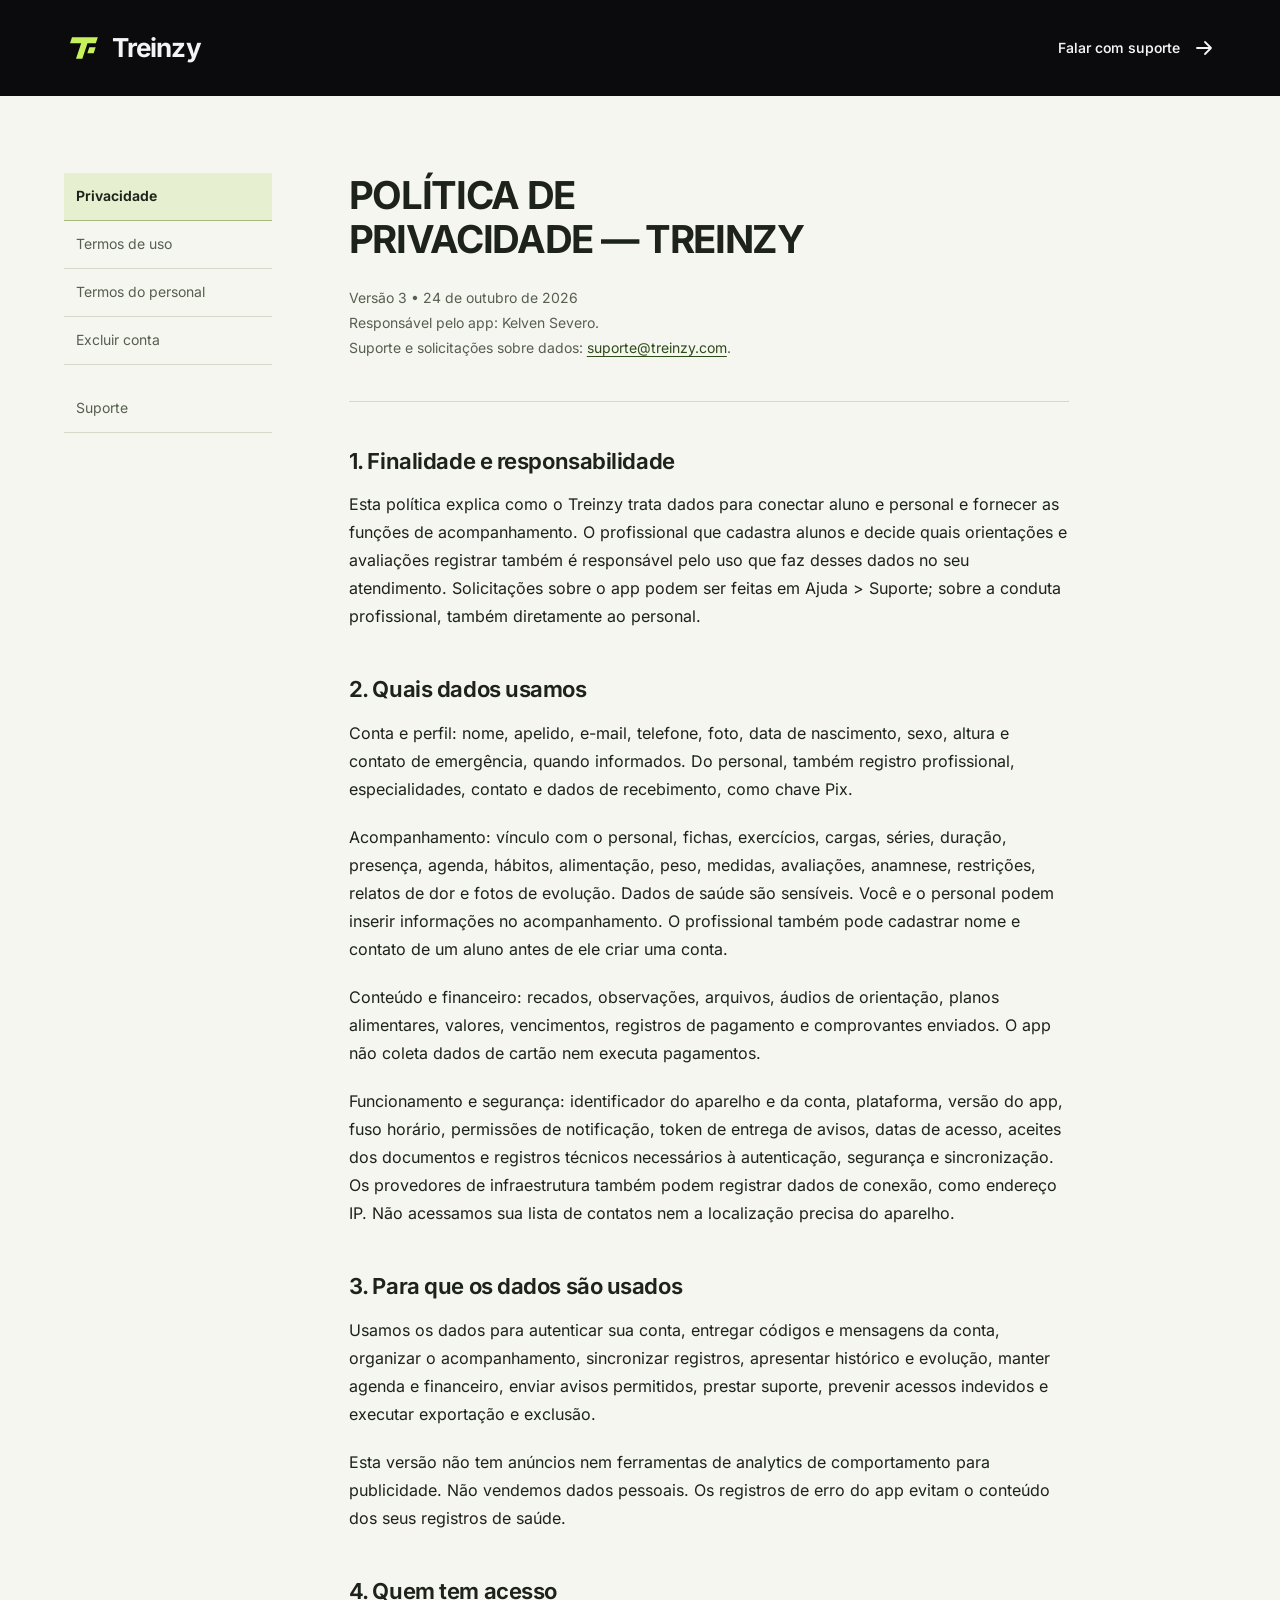
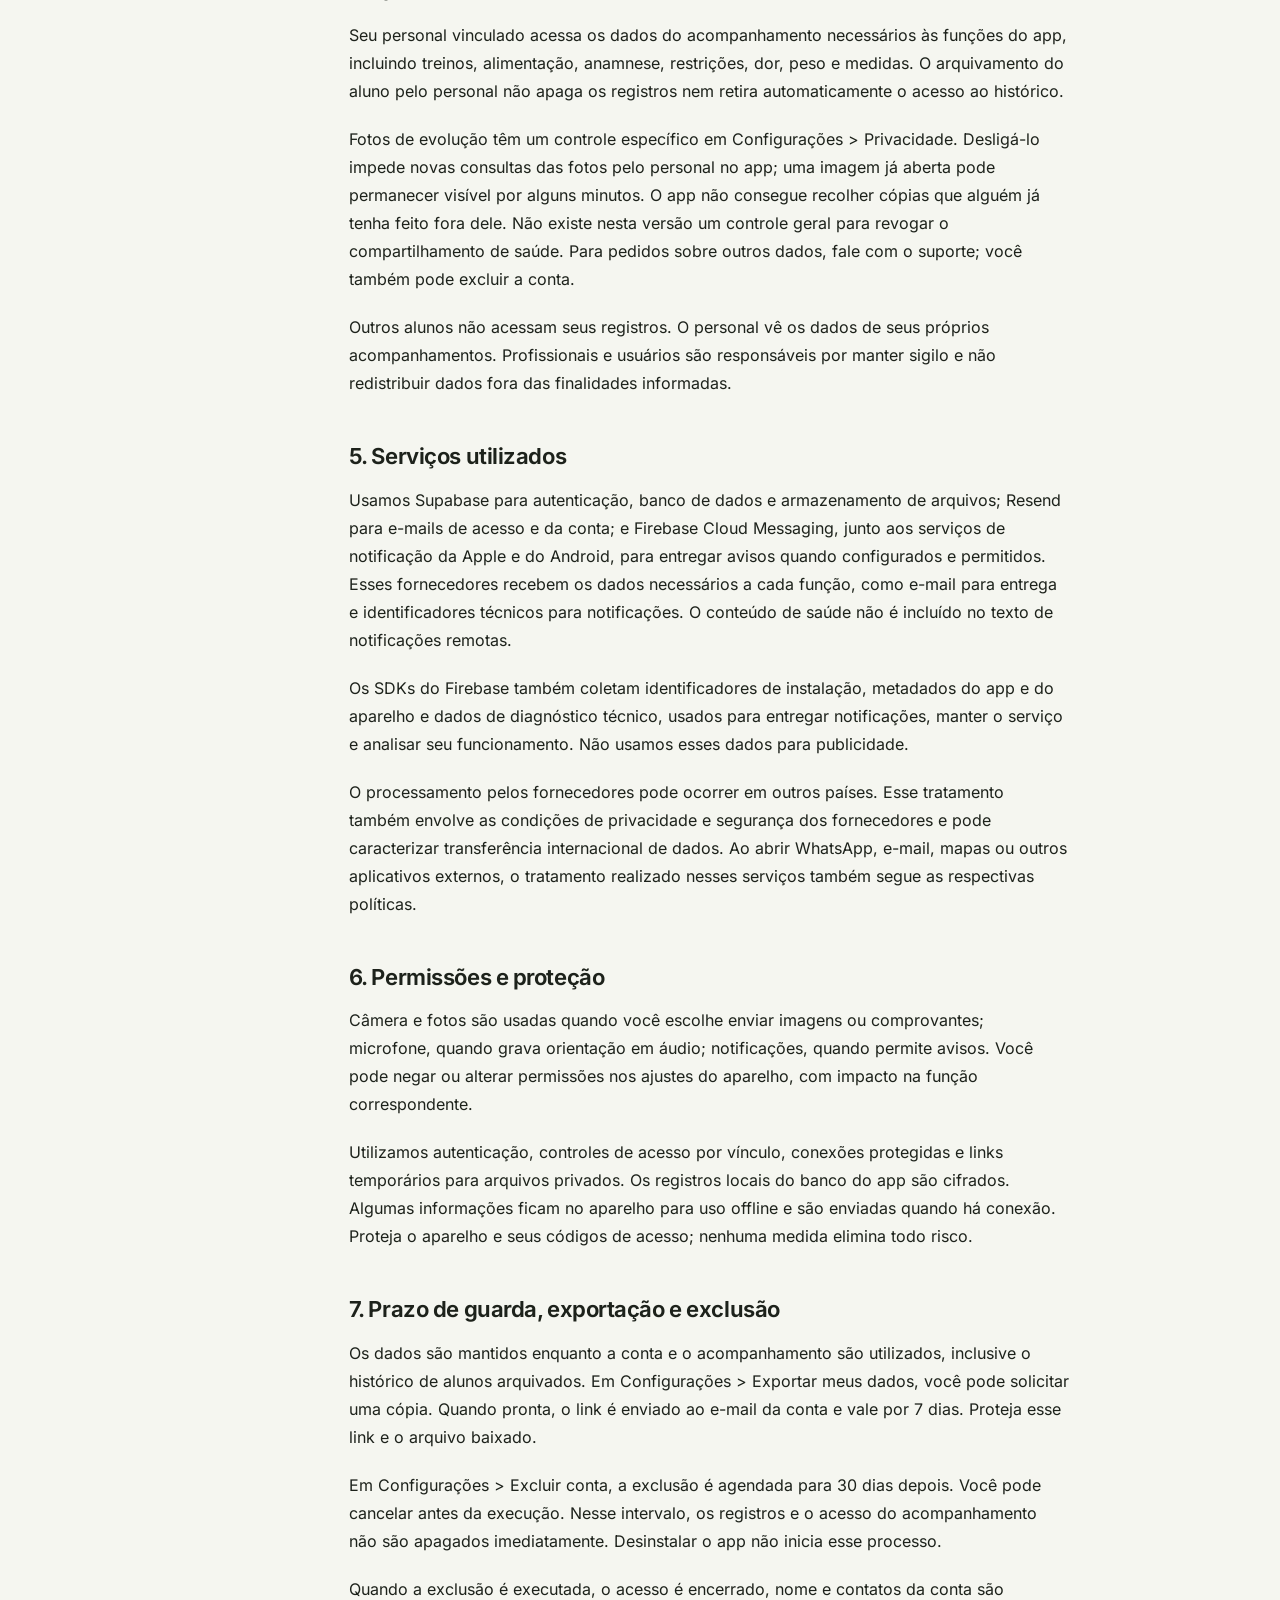
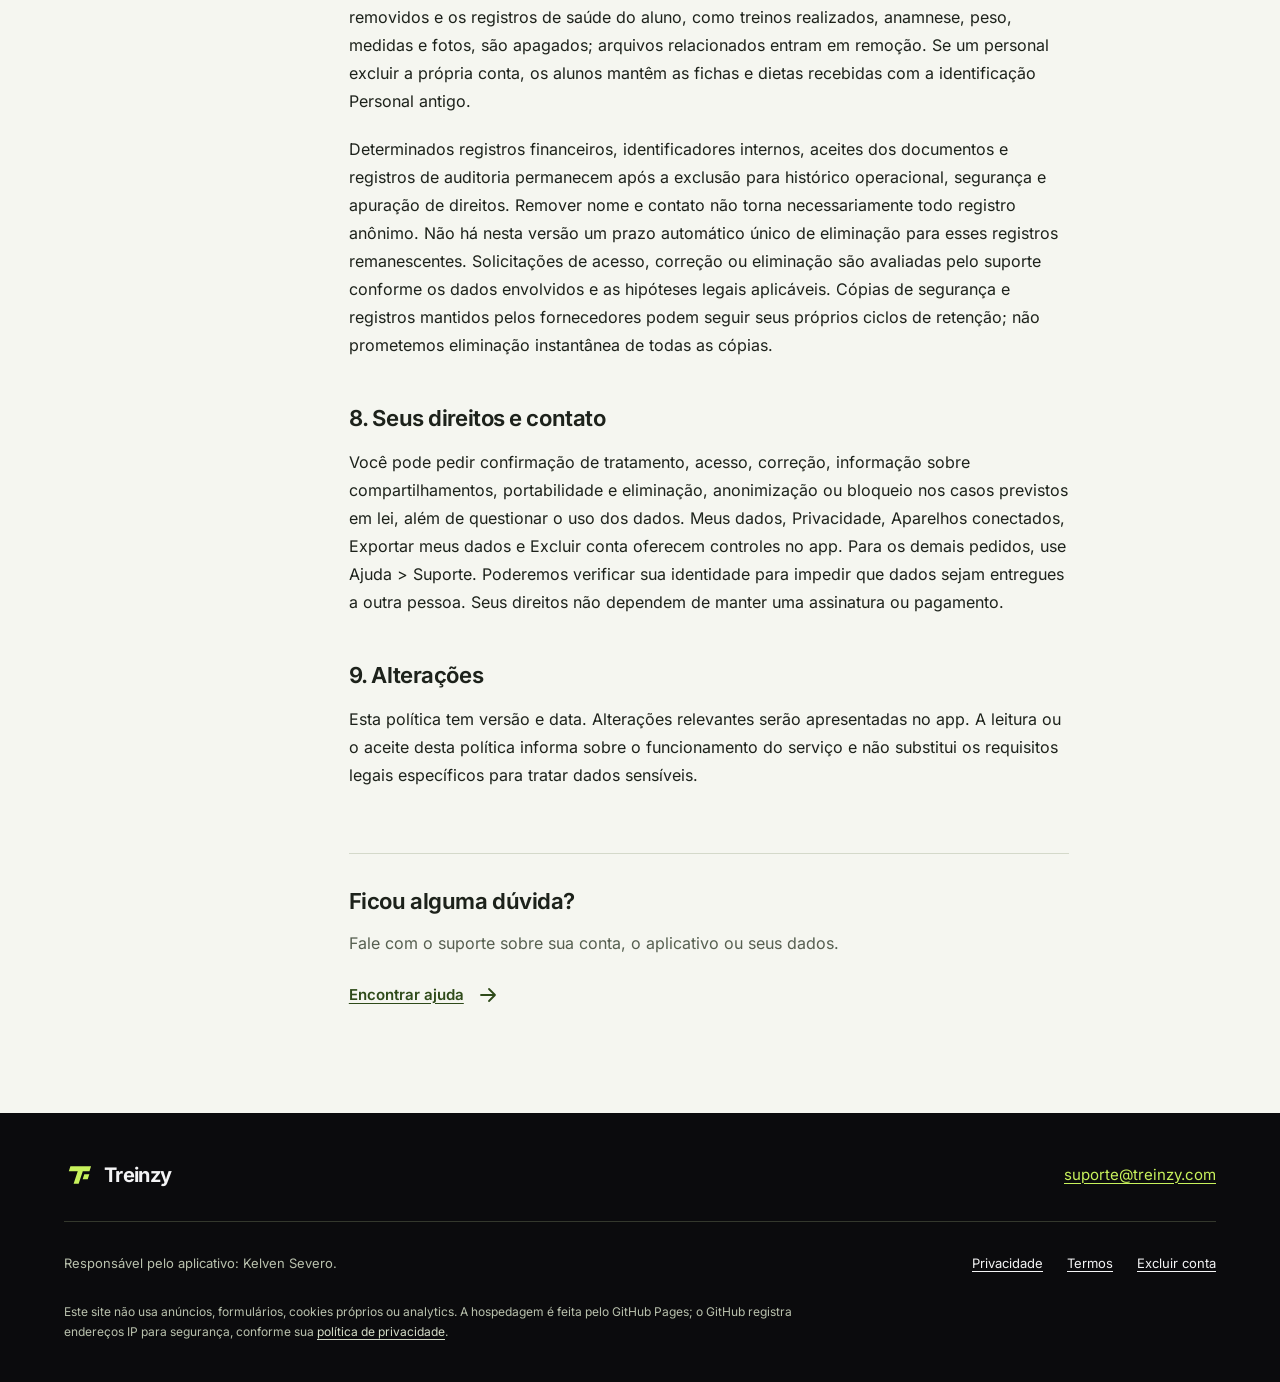
==== privacidade/index.html @ 8d0215c3 "site: separar documentos e suporte em páginas Treinzy" ====
<!doctype html>
<html lang="pt-BR">
<head>
<meta charset="utf-8">
<meta name="viewport" content="width=device-width, initial-scale=1">
<meta name="description" content="Conheça os dados usados pelo Treinzy, o compartilhamento, a proteção e seus direitos.">
<meta name="referrer" content="no-referrer">
<meta name="theme-color" content="#0B0B0D">

<link rel="canonical" href="https://treinzy.com/privacidade/">
<link rel="icon" href="/icon.svg" type="image/svg+xml">
<link rel="preload" href="/assets/inter-latin.woff2" as="font" type="font/woff2" crossorigin>
<link rel="stylesheet" href="/styles.css">
<title>Política de privacidade — Treinzy</title>

</head>
<body>
<a class="skip-link" href="#conteudo">Ir para o conteúdo</a>
<header class="site-header"><div class="header-inner"><a class="brand" href="/" aria-label="Treinzy, início"><img src="/icon.svg" width="40" height="40" alt=""><span>Treinzy</span></a><a class="header-support" href="/suporte/">Falar com suporte<svg class="arrow" viewBox="0 0 24 24" width="24" height="24" aria-hidden="true"><path d="M5 12h14m-6-6 6 6-6 6" fill="none" stroke="currentColor" stroke-width="1.8" stroke-linecap="round" stroke-linejoin="round"/></svg></a></div></header>
<main id="conteudo" class="page-layout"><aside class="page-nav"><nav aria-label="Documentos e ajuda"><a href="/privacidade/" aria-current="page">Privacidade</a><a href="/termos/">Termos de uso</a><a href="/termos-personal/">Termos do personal</a><a href="/excluir-conta/">Excluir conta</a><a href="/suporte/">Suporte</a></nav></aside><div class="page-content"><article class="document" data-document="documentoPrivacidade"><h1>POLÍTICA DE PRIVACIDADE — TREINZY</h1>
<p class="document-meta">Versão 3 • 24 de outubro de 2026
Responsável pelo app: Kelven Severo.
Suporte e solicitações sobre dados: <a href="mailto:suporte@treinzy.com">suporte@treinzy.com</a>.</p>

<h2 id="secao-1">1. Finalidade e responsabilidade</h2>
<p>Esta política explica como o Treinzy trata dados para conectar aluno e personal e fornecer as funções de acompanhamento. O profissional que cadastra alunos e decide quais orientações e avaliações registrar também é responsável pelo uso que faz desses dados no seu atendimento. Solicitações sobre o app podem ser feitas em Ajuda &gt; Suporte; sobre a conduta profissional, também diretamente ao personal.</p>

<h2 id="secao-2">2. Quais dados usamos</h2>
<p>Conta e perfil: nome, apelido, e-mail, telefone, foto, data de nascimento, sexo, altura e contato de emergência, quando informados. Do personal, também registro profissional, especialidades, contato e dados de recebimento, como chave Pix.</p>

<p>Acompanhamento: vínculo com o personal, fichas, exercícios, cargas, séries, duração, presença, agenda, hábitos, alimentação, peso, medidas, avaliações, anamnese, restrições, relatos de dor e fotos de evolução. Dados de saúde são sensíveis. Você e o personal podem inserir informações no acompanhamento. O profissional também pode cadastrar nome e contato de um aluno antes de ele criar uma conta.</p>

<p>Conteúdo e financeiro: recados, observações, arquivos, áudios de orientação, planos alimentares, valores, vencimentos, registros de pagamento e comprovantes enviados. O app não coleta dados de cartão nem executa pagamentos.</p>

<p>Funcionamento e segurança: identificador do aparelho e da conta, plataforma, versão do app, fuso horário, permissões de notificação, token de entrega de avisos, datas de acesso, aceites dos documentos e registros técnicos necessários à autenticação, segurança e sincronização. Os provedores de infraestrutura também podem registrar dados de conexão, como endereço IP. Não acessamos sua lista de contatos nem a localização precisa do aparelho.</p>

<h2 id="secao-3">3. Para que os dados são usados</h2>
<p>Usamos os dados para autenticar sua conta, entregar códigos e mensagens da conta, organizar o acompanhamento, sincronizar registros, apresentar histórico e evolução, manter agenda e financeiro, enviar avisos permitidos, prestar suporte, prevenir acessos indevidos e executar exportação e exclusão.</p>

<p>Esta versão não tem anúncios nem ferramentas de analytics de comportamento para publicidade. Não vendemos dados pessoais. Os registros de erro do app evitam o conteúdo dos seus registros de saúde.</p>

<h2 id="secao-4">4. Quem tem acesso</h2>
<p>Seu personal vinculado acessa os dados do acompanhamento necessários às funções do app, incluindo treinos, alimentação, anamnese, restrições, dor, peso e medidas. O arquivamento do aluno pelo personal não apaga os registros nem retira automaticamente o acesso ao histórico.</p>

<p>Fotos de evolução têm um controle específico em Configurações &gt; Privacidade. Desligá-lo impede novas consultas das fotos pelo personal no app; uma imagem já aberta pode permanecer visível por alguns minutos. O app não consegue recolher cópias que alguém já tenha feito fora dele. Não existe nesta versão um controle geral para revogar o compartilhamento de saúde. Para pedidos sobre outros dados, fale com o suporte; você também pode excluir a conta.</p>

<p>Outros alunos não acessam seus registros. O personal vê os dados de seus próprios acompanhamentos. Profissionais e usuários são responsáveis por manter sigilo e não redistribuir dados fora das finalidades informadas.</p>

<h2 id="secao-5">5. Serviços utilizados</h2>
<p>Usamos Supabase para autenticação, banco de dados e armazenamento de arquivos; Resend para e-mails de acesso e da conta; e Firebase Cloud Messaging, junto aos serviços de notificação da Apple e do Android, para entregar avisos quando configurados e permitidos. Esses fornecedores recebem os dados necessários a cada função, como e-mail para entrega e identificadores técnicos para notificações. O conteúdo de saúde não é incluído no texto de notificações remotas.</p>

<p>Os SDKs do Firebase também coletam identificadores de instalação, metadados do app e do aparelho e dados de diagnóstico técnico, usados para entregar notificações, manter o serviço e analisar seu funcionamento. Não usamos esses dados para publicidade.</p>

<p>O processamento pelos fornecedores pode ocorrer em outros países. Esse tratamento também envolve as condições de privacidade e segurança dos fornecedores e pode caracterizar transferência internacional de dados. Ao abrir WhatsApp, e-mail, mapas ou outros aplicativos externos, o tratamento realizado nesses serviços também segue as respectivas políticas.</p>

<h2 id="secao-6">6. Permissões e proteção</h2>
<p>Câmera e fotos são usadas quando você escolhe enviar imagens ou comprovantes; microfone, quando grava orientação em áudio; notificações, quando permite avisos. Você pode negar ou alterar permissões nos ajustes do aparelho, com impacto na função correspondente.</p>

<p>Utilizamos autenticação, controles de acesso por vínculo, conexões protegidas e links temporários para arquivos privados. Os registros locais do banco do app são cifrados. Algumas informações ficam no aparelho para uso offline e são enviadas quando há conexão. Proteja o aparelho e seus códigos de acesso; nenhuma medida elimina todo risco.</p>

<h2 id="secao-7">7. Prazo de guarda, exportação e exclusão</h2>
<p>Os dados são mantidos enquanto a conta e o acompanhamento são utilizados, inclusive o histórico de alunos arquivados. Em Configurações &gt; Exportar meus dados, você pode solicitar uma cópia. Quando pronta, o link é enviado ao e-mail da conta e vale por 7 dias. Proteja esse link e o arquivo baixado.</p>

<p>Em Configurações &gt; Excluir conta, a exclusão é agendada para 30 dias depois. Você pode cancelar antes da execução. Nesse intervalo, os registros e o acesso do acompanhamento não são apagados imediatamente. Desinstalar o app não inicia esse processo.</p>

<p>Quando a exclusão é executada, o acesso é encerrado, nome e contatos da conta são removidos e os registros de saúde do aluno, como treinos realizados, anamnese, peso, medidas e fotos, são apagados; arquivos relacionados entram em remoção. Se um personal excluir a própria conta, os alunos mantêm as fichas e dietas recebidas com a identificação Personal antigo.</p>

<p>Determinados registros financeiros, identificadores internos, aceites dos documentos e registros de auditoria permanecem após a exclusão para histórico operacional, segurança e apuração de direitos. Remover nome e contato não torna necessariamente todo registro anônimo. Não há nesta versão um prazo automático único de eliminação para esses registros remanescentes. Solicitações de acesso, correção ou eliminação são avaliadas pelo suporte conforme os dados envolvidos e as hipóteses legais aplicáveis. Cópias de segurança e registros mantidos pelos fornecedores podem seguir seus próprios ciclos de retenção; não prometemos eliminação instantânea de todas as cópias.</p>

<h2 id="secao-8">8. Seus direitos e contato</h2>
<p>Você pode pedir confirmação de tratamento, acesso, correção, informação sobre compartilhamentos, portabilidade e eliminação, anonimização ou bloqueio nos casos previstos em lei, além de questionar o uso dos dados. Meus dados, Privacidade, Aparelhos conectados, Exportar meus dados e Excluir conta oferecem controles no app. Para os demais pedidos, use Ajuda &gt; Suporte. Poderemos verificar sua identidade para impedir que dados sejam entregues a outra pessoa. Seus direitos não dependem de manter uma assinatura ou pagamento.</p>

<h2 id="secao-9">9. Alterações</h2>
<p>Esta política tem versão e data. Alterações relevantes serão apresentadas no app. A leitura ou o aceite desta política informa sobre o funcionamento do serviço e não substitui os requisitos legais específicos para tratar dados sensíveis.</p></article><section class="reading-help" aria-labelledby="precisa-ajuda"><h2 id="precisa-ajuda">Ficou alguma dúvida?</h2><p>Fale com o suporte sobre sua conta, o aplicativo ou seus dados.</p><a class="text-link" href="/suporte/">Encontrar ajuda<svg class="arrow" viewBox="0 0 24 24" width="24" height="24" aria-hidden="true"><path d="M5 12h14m-6-6 6 6-6 6" fill="none" stroke="currentColor" stroke-width="1.8" stroke-linecap="round" stroke-linejoin="round"/></svg></a></section></div></main>
<footer class="site-footer"><div class="footer-inner"><div class="footer-top"><a class="brand" href="/" aria-label="Treinzy, início"><img src="/icon.svg" width="32" height="32" alt=""><span>Treinzy</span></a><a class="footer-email" href="mailto:suporte@treinzy.com">suporte@treinzy.com</a></div><div class="footer-bottom"><p>Responsável pelo aplicativo: Kelven Severo.</p><nav aria-label="Links do rodapé"><a href="/privacidade/">Privacidade</a><a href="/termos/">Termos</a><a href="/excluir-conta/">Excluir conta</a></nav></div><p class="hosting">Este site não usa anúncios, formulários, cookies próprios ou analytics. A hospedagem é feita pelo GitHub Pages; o GitHub registra endereços IP para segurança, conforme sua <a href="https://docs.github.com/en/site-policy/privacy-policies/github-general-privacy-statement">política de privacidade</a>.</p></div></footer>
</body>
</html>
---- styles.css ----
@font-face {
  font-family: Inter;
  font-style: normal;
  font-weight: 400 800;
  font-display: swap;
  src: url('/assets/inter-latin.woff2') format('woff2');
}
:root {
  color-scheme: light;
  --ink: #1d221b;
  --muted: #565f50;
  --paper: #f5f6f0;
  --line: #d4d9ca;
  --graphite: #0b0b0d;
  --on-dark: #f4f4f5;
  --lime: #c8f25c;
  --action: #2e4a19;
  --focus: #49621d;
  font-family: Inter, sans-serif;
  font-synthesis: none;
  color: var(--ink);
  background: var(--paper);
  text-rendering: optimizeLegibility;
  -webkit-font-smoothing: antialiased;
  scrollbar-color: #7e8a70 var(--paper);
}
* { box-sizing: border-box; }
html { scroll-behavior: smooth; scroll-padding-top: 2rem; }
body { margin: 0; font-size: 1rem; line-height: 1.75; }
::selection { color: var(--graphite); background: var(--lime); }
a { color: var(--action); text-underline-offset: .22em; text-decoration-thickness: .07em; overflow-wrap: anywhere; }
a:hover { text-decoration-thickness: .13em; }
a:focus-visible, summary:focus-visible { outline: 3px solid var(--focus); outline-offset: 5px; border-radius: 3px; }
img { display: block; max-width: 100%; }
svg { flex: none; }
h1, h2, h3, p { margin: 0; }
h1, h2, h3 { text-wrap: balance; }
h1 { font-size: clamp(2rem, 4vw, 3.25rem); font-weight: 700; line-height: 1.15; letter-spacing: -.035em; }
h2 { font-size: 1.375rem; font-weight: 650; line-height: 1.4; letter-spacing: -.02em; }
p + p { margin-top: 1.25rem; }
strong { font-weight: 650; }
.arrow { transition: transform 180ms ease-out; }
.skip-link { position: absolute; z-index: 2; left: 1rem; top: 1rem; padding: .75rem 1rem; color: var(--graphite); background: var(--lime); transform: translateY(-180%); }
.skip-link:focus { transform: translateY(0); }
.site-header { background: var(--graphite); color: var(--on-dark); }
.header-inner, .footer-inner { max-width: 80rem; margin-inline: auto; padding-inline: clamp(1.25rem, 5vw, 4rem); }
.header-inner { min-height: 6rem; display: flex; align-items: center; justify-content: space-between; gap: 1.5rem; }
.brand { display: inline-flex; min-height: 44px; align-items: center; gap: .5rem; color: var(--on-dark); font-size: 1.625rem; font-weight: 700; line-height: 1; letter-spacing: -.035em; text-decoration: none; }
.brand img { flex: none; }
.header-support { display: inline-flex; min-height: 44px; align-items: center; gap: .75rem; color: var(--on-dark); font-size: .875rem; font-weight: 550; text-decoration: none; }
.header-support:hover .arrow { transform: translateX(3px); }
.site-header a:focus-visible, .site-footer a:focus-visible, .portal-intro a:focus-visible { outline-color: var(--lime); }
.page-layout { max-width: 80rem; margin: 0 auto; display: grid; grid-template-columns: 13rem minmax(0, 1fr); gap: clamp(3rem, 6vw, 6rem); padding: clamp(3rem, 6vw, 5rem) clamp(1.25rem, 5vw, 4rem) 6rem; }
.page-nav { align-self: start; position: sticky; top: 2rem; }
.page-nav nav { display: flex; flex-direction: column; }
.page-nav a { display: flex; align-items: center; min-height: 48px; padding: .625rem .75rem; color: var(--muted); font-size: .875rem; text-decoration: none; border-bottom: 1px solid var(--line); }
.page-nav a:hover { color: var(--ink); background: #e9eddf; }
.page-nav a[aria-current='page'] { color: var(--ink); background: #e6efcf; font-weight: 650; border-color: #a6ba7d; }
.page-nav a:last-child { margin-top: 1.25rem; }
.page-content { min-width: 0; max-width: 72ch; }
.document h1 { max-width: 24ch; font-size: clamp(1.875rem, 3vw, 2.875rem); }
.document-meta { margin-top: 1.5rem; padding-bottom: 2.5rem; border-bottom: 1px solid var(--line); color: var(--muted); font-size: .875rem; line-height: 1.8; white-space: pre-line; }
.document h2 { margin-top: 2.75rem; margin-bottom: .875rem; scroll-margin-top: 2rem; }
.document p:not(.document-meta) { max-width: 72ch; }
.document h2 + p { margin-top: 0; }
.reading-help { margin-top: 4rem; border-top: 1px solid var(--line); padding-top: 2rem; }
.reading-help p { margin-top: .75rem; color: var(--muted); }
.text-link { display: inline-flex; min-height: 44px; align-items: center; gap: .75rem; font-size: .9375rem; font-weight: 600; }
.reading-help .text-link { margin-top: 1rem; }
.support-document h1 { max-width: 18ch; }
.lead { font-size: 1.1875rem; line-height: 1.65; color: var(--muted); margin-top: 1.5rem; max-width: 50ch; }
.support-document h2 { margin-top: 3rem; margin-bottom: 1rem; }
.button { display: inline-flex; min-height: 52px; padding: .875rem 1.25rem; align-items: center; justify-content: space-between; gap: 1.5rem; background: var(--graphite); color: var(--lime); border-radius: 8px; font-size: .9375rem; font-weight: 650; line-height: 1.4; text-decoration: none; transition: background 180ms ease-out; }
.button:hover { background: #282e20; }
.button:hover .arrow { transform: translateX(3px); }
.support-document > .button { margin-top: 2rem; }
.direct-contact { font-size: .875rem; color: var(--muted); margin-top: 1rem; }
.steps { padding-left: 1.25rem; margin: 0; }
.steps li { padding-left: .5rem; margin-top: .75rem; }
.steps li::marker { color: var(--action); font-weight: 650; }
.note { margin-top: 1.5rem; padding: 1.25rem 1.5rem; border-radius: 8px; color: #3f4f2a; background: #e9eeda; font-size: .9375rem; }
.support-links { border-top: 1px solid var(--line); }
.support-links > a { display: flex; align-items: center; justify-content: space-between; gap: 1.5rem; padding: 1.5rem 0; border-bottom: 1px solid var(--line); text-decoration: none; }
.support-links strong { display: block; font-size: 1rem; }
.support-links span span { display: block; margin-top: .375rem; font-size: .875rem; line-height: 1.6; color: var(--muted); }
.support-links a:hover strong { text-decoration: underline; text-underline-offset: .22em; }
.responsible { margin-top: 2rem; color: var(--muted); font-size: .875rem; }
.portal-intro { background: var(--graphite); color: var(--on-dark); padding: clamp(3rem, 7vw, 6rem) clamp(1.25rem, 5vw, 4rem) clamp(4rem, 8vw, 7rem); }
.portal-inner { max-width: 72rem; margin: 0 auto; animation: arrive 420ms cubic-bezier(.16, 1, .3, 1); }
.portal-intro h1 { max-width: 18ch; font-size: clamp(2.75rem, 6.5vw, 5.5rem); line-height: 1.04; letter-spacing: -.04em; }
.portal-intro p { max-width: 40ch; margin-top: 1.75rem; color: #c0c6b4; font-size: 1.125rem; line-height: 1.65; }
.portal-actions { display: flex; align-items: center; flex-wrap: wrap; gap: 1.5rem 2rem; margin-top: 2.25rem; }
.portal-actions .button { background: var(--lime); color: var(--graphite); }
.portal-actions .button:hover { background: #d5fa80; }
.quiet-link { display: inline-flex; align-items: center; min-height: 44px; font-size: .875rem; color: var(--on-dark); }
.portal-directory { max-width: 80rem; padding: clamp(3rem, 6vw, 5rem) clamp(1.25rem, 5vw, 4rem) clamp(4rem, 7vw, 6rem); margin: 0 auto; display: grid; grid-template-columns: minmax(0, .85fr) minmax(0, 1.15fr); gap: 5rem; }
.directory-heading h2 { font-size: clamp(1.75rem, 3vw, 2.5rem); line-height: 1.15; letter-spacing: -.035em; }
.directory-heading p { max-width: 30ch; color: var(--muted); margin-top: 1.25rem; font-size: .9375rem; }
.directory-list { border-top: 1px solid var(--line); }
.directory-link { display: flex; justify-content: space-between; align-items: center; gap: 2rem; padding-block: 1.5rem; text-decoration: none; border-bottom: 1px solid var(--line); }
.directory-link strong { display: block; color: var(--ink); font-size: 1.1875rem; font-weight: 650; letter-spacing: -.02em; }
.directory-link span span { display: block; color: var(--muted); font-size: .875rem; line-height: 1.6; margin-top: .4rem; }
.directory-link:hover strong { text-decoration: underline; text-underline-offset: .22em; }
.directory-link:hover .arrow { transform: translateX(3px); }
.site-footer { padding-block: 2.5rem; background: var(--graphite); color: #b9c1ad; font-size: .8125rem; }
.footer-top, .footer-bottom { display: flex; flex-wrap: wrap; align-items: center; justify-content: space-between; gap: 1rem 2rem; }
.footer-top { padding-bottom: 1.5rem; border-bottom: 1px solid #34382d; }
.footer-top .brand { font-size: 1.25rem; }
.footer-email { display: inline-flex; min-height: 44px; align-items: center; font-size: .9375rem; color: var(--lime); }
.footer-bottom { padding-top: 1.25rem; }
.footer-bottom nav { display: flex; flex-wrap: wrap; gap: .5rem 1.5rem; }
.footer-bottom nav a { display: inline-flex; min-height: 44px; align-items: center; color: var(--on-dark); }
.hosting { max-width: 95ch; margin-top: 1rem; font-size: .75rem; line-height: 1.7; }
.hosting a { color: #d4dcc8; }
.not-found { max-width: 72rem; margin: 0 auto; padding: 5rem clamp(1.25rem, 5vw, 4rem) 6rem; }
.not-found p { margin-top: 1.5rem; max-width: 44ch; color: var(--muted); }
.not-found .button { margin-top: 2rem; margin-right: 1.5rem; }
@keyframes arrive { from { transform: translateY(8px); opacity: .96; } to { transform: translateY(0); opacity: 1; } }
@media (max-width: 800px) {
  .header-inner { min-height: 5rem; }
  .page-layout { grid-template-columns: minmax(0, 1fr); gap: 2.5rem; padding-top: 1.5rem; padding-bottom: 4rem; }
  .page-nav { position: static; }
  .page-nav nav { flex-direction: row; flex-wrap: wrap; gap: .25rem .75rem; }
  .page-nav a { padding-inline: .625rem; min-height: 44px; border-bottom-color: transparent; }
  .page-nav a:last-child { margin-top: 0; }
  .page-nav a[aria-current='page'] { border-bottom-color: #a6ba7d; }
  .document-meta { padding-bottom: 2rem; }
  .document h2 { margin-top: 2.25rem; }
  .portal-directory { grid-template-columns: minmax(0, 1fr); gap: 2.25rem; }
  .directory-heading p { max-width: 45ch; }
}
@media (max-width: 440px) {
  .brand { font-size: 1.375rem; }
  .brand img { width: 32px; height: 32px; }
  .header-support { gap: .375rem; font-size: .8125rem; }
  .header-support .arrow { width: 20px; height: 20px; }
  .portal-actions { align-items: flex-start; flex-direction: column; gap: .875rem; }
  .support-document > .button { width: 100%; gap: .75rem; }
  .note { padding: 1.125rem; }
  .footer-top, .footer-bottom { align-items: flex-start; flex-direction: column; gap: .75rem; }
}
@media (prefers-reduced-motion: reduce) {
  html { scroll-behavior: auto; }
  .portal-inner { animation: none; }
  .arrow, .button { transition: none; }
}
@media print {
  :root { color: black; background: white; }
  .site-header, .site-footer, .page-nav, .reading-help, .skip-link { display: none; }
  .page-layout { display: block; padding: 0; max-width: none; }
  .page-content { max-width: none; }
  .document h1 { font-size: 24pt; }
  .document h2 { break-after: avoid; }
  a { color: inherit; }
  .document-meta { border: 0; }
}
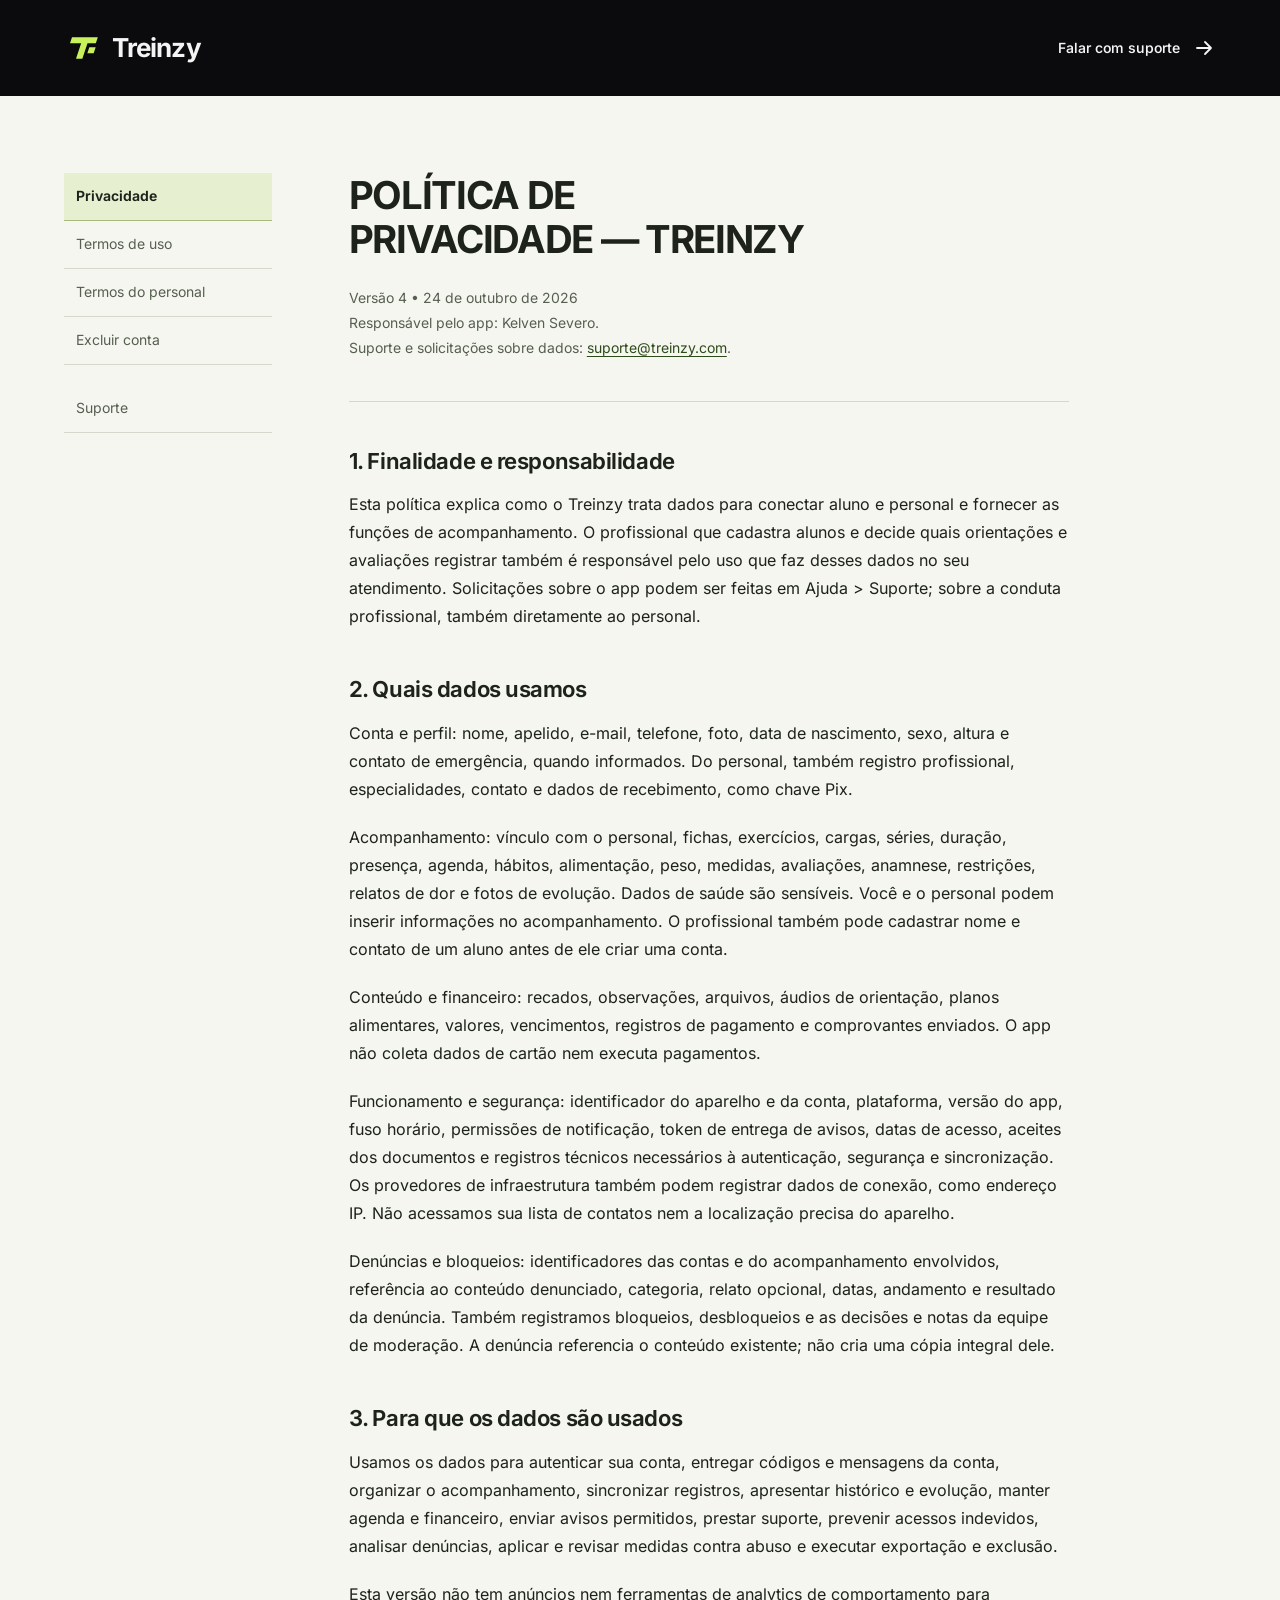
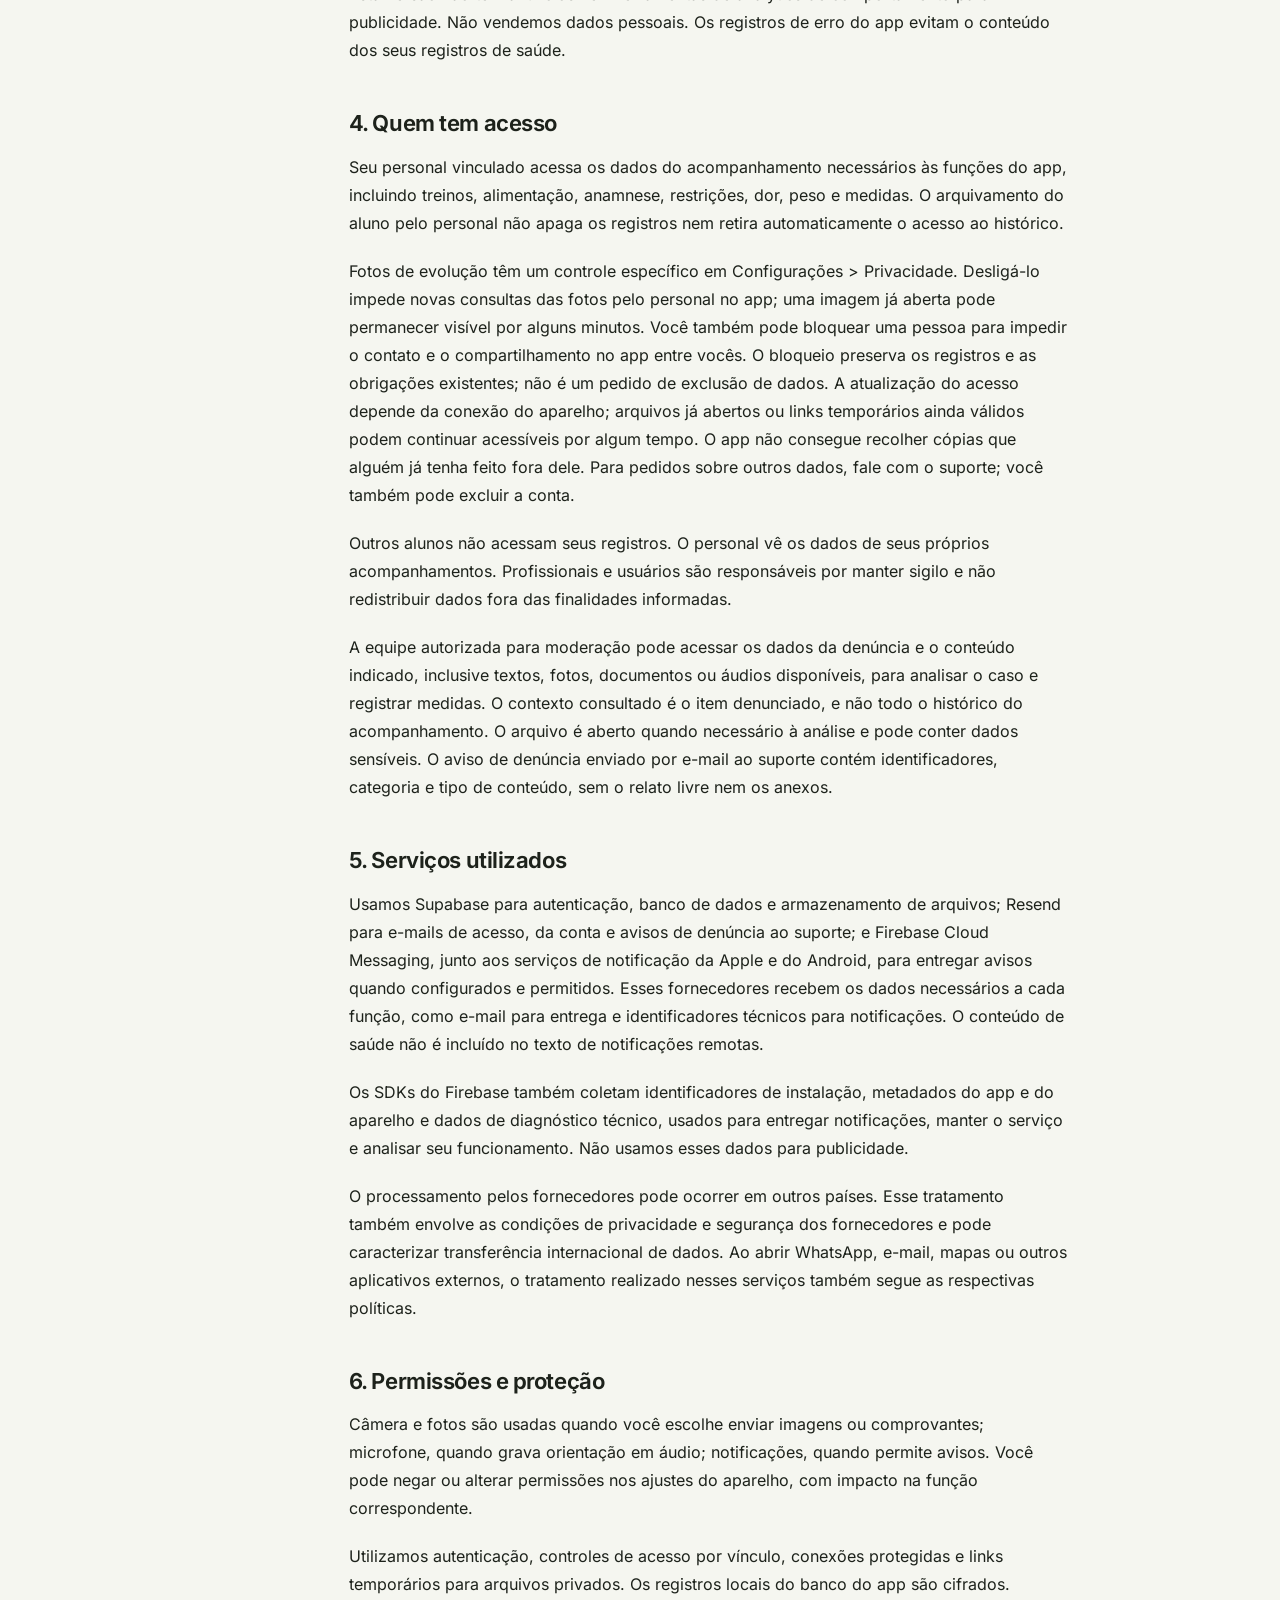
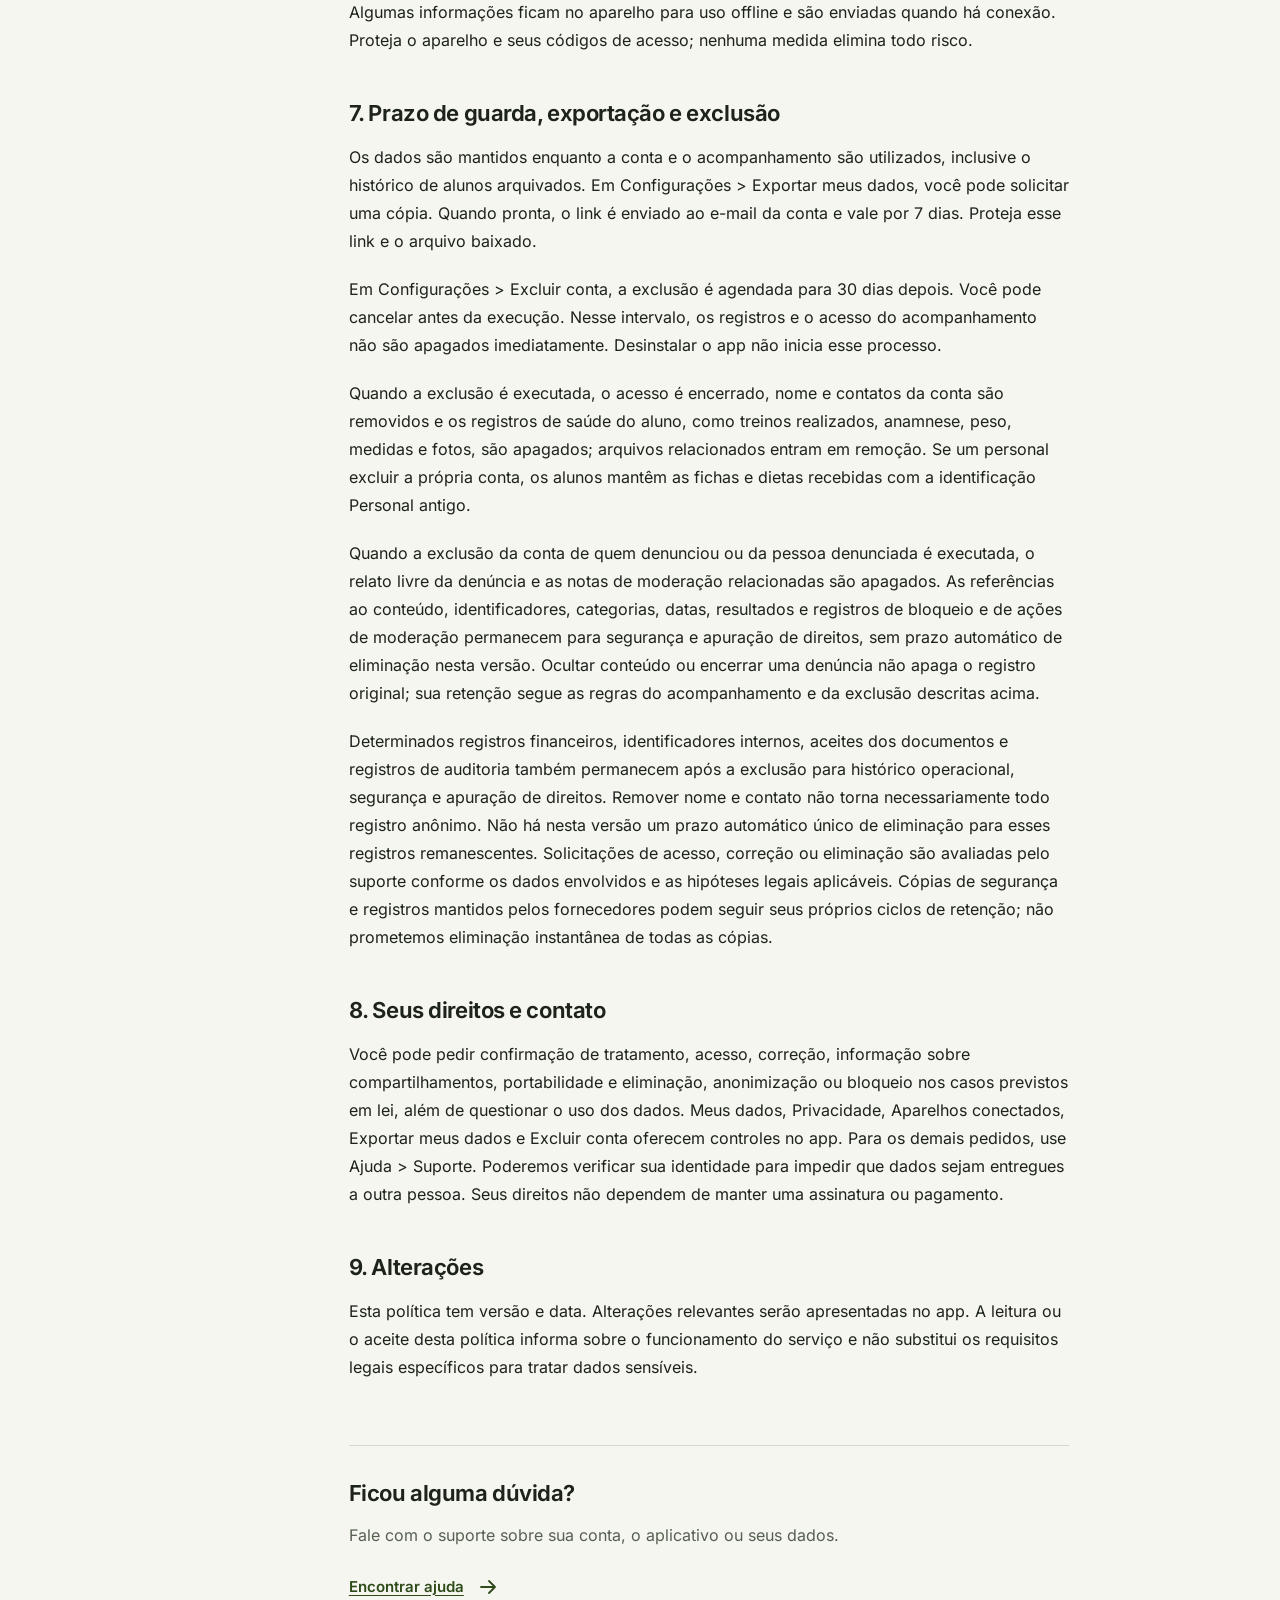
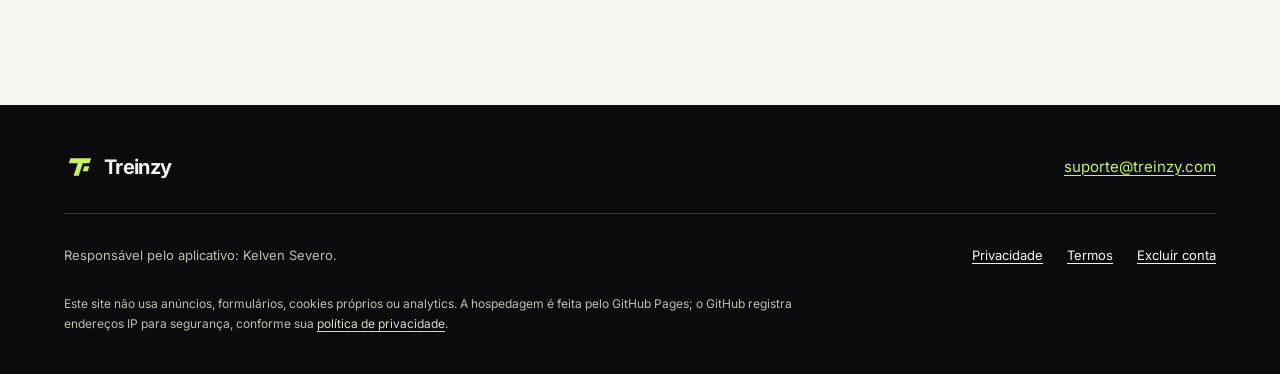
==== commit 9b0fced7: "Atualizar documentos v4 para denúncias e bloqueio" ====
--- a/privacidade/index.html
+++ b/privacidade/index.html
@@ -18,7 +18,7 @@
 <a class="skip-link" href="#conteudo">Ir para o conteúdo</a>
 <header class="site-header"><div class="header-inner"><a class="brand" href="/" aria-label="Treinzy, início"><img src="/icon.svg" width="40" height="40" alt=""><span>Treinzy</span></a><a class="header-support" href="/suporte/">Falar com suporte<svg class="arrow" viewBox="0 0 24 24" width="24" height="24" aria-hidden="true"><path d="M5 12h14m-6-6 6 6-6 6" fill="none" stroke="currentColor" stroke-width="1.8" stroke-linecap="round" stroke-linejoin="round"/></svg></a></div></header>
 <main id="conteudo" class="page-layout"><aside class="page-nav"><nav aria-label="Documentos e ajuda"><a href="/privacidade/" aria-current="page">Privacidade</a><a href="/termos/">Termos de uso</a><a href="/termos-personal/">Termos do personal</a><a href="/excluir-conta/">Excluir conta</a><a href="/suporte/">Suporte</a></nav></aside><div class="page-content"><article class="document" data-document="documentoPrivacidade"><h1>POLÍTICA DE PRIVACIDADE — TREINZY</h1>
-<p class="document-meta">Versão 3 • 24 de outubro de 2026
+<p class="document-meta">Versão 4 • 24 de outubro de 2026
 Responsável pelo app: Kelven Severo.
 Suporte e solicitações sobre dados: <a href="mailto:suporte@treinzy.com">suporte@treinzy.com</a>.</p>
 
@@ -34,20 +34,24 @@
 
 <p>Funcionamento e segurança: identificador do aparelho e da conta, plataforma, versão do app, fuso horário, permissões de notificação, token de entrega de avisos, datas de acesso, aceites dos documentos e registros técnicos necessários à autenticação, segurança e sincronização. Os provedores de infraestrutura também podem registrar dados de conexão, como endereço IP. Não acessamos sua lista de contatos nem a localização precisa do aparelho.</p>
 
+<p>Denúncias e bloqueios: identificadores das contas e do acompanhamento envolvidos, referência ao conteúdo denunciado, categoria, relato opcional, datas, andamento e resultado da denúncia. Também registramos bloqueios, desbloqueios e as decisões e notas da equipe de moderação. A denúncia referencia o conteúdo existente; não cria uma cópia integral dele.</p>
+
 <h2 id="secao-3">3. Para que os dados são usados</h2>
-<p>Usamos os dados para autenticar sua conta, entregar códigos e mensagens da conta, organizar o acompanhamento, sincronizar registros, apresentar histórico e evolução, manter agenda e financeiro, enviar avisos permitidos, prestar suporte, prevenir acessos indevidos e executar exportação e exclusão.</p>
+<p>Usamos os dados para autenticar sua conta, entregar códigos e mensagens da conta, organizar o acompanhamento, sincronizar registros, apresentar histórico e evolução, manter agenda e financeiro, enviar avisos permitidos, prestar suporte, prevenir acessos indevidos, analisar denúncias, aplicar e revisar medidas contra abuso e executar exportação e exclusão.</p>
 
 <p>Esta versão não tem anúncios nem ferramentas de analytics de comportamento para publicidade. Não vendemos dados pessoais. Os registros de erro do app evitam o conteúdo dos seus registros de saúde.</p>
 
 <h2 id="secao-4">4. Quem tem acesso</h2>
 <p>Seu personal vinculado acessa os dados do acompanhamento necessários às funções do app, incluindo treinos, alimentação, anamnese, restrições, dor, peso e medidas. O arquivamento do aluno pelo personal não apaga os registros nem retira automaticamente o acesso ao histórico.</p>
 
-<p>Fotos de evolução têm um controle específico em Configurações &gt; Privacidade. Desligá-lo impede novas consultas das fotos pelo personal no app; uma imagem já aberta pode permanecer visível por alguns minutos. O app não consegue recolher cópias que alguém já tenha feito fora dele. Não existe nesta versão um controle geral para revogar o compartilhamento de saúde. Para pedidos sobre outros dados, fale com o suporte; você também pode excluir a conta.</p>
+<p>Fotos de evolução têm um controle específico em Configurações &gt; Privacidade. Desligá-lo impede novas consultas das fotos pelo personal no app; uma imagem já aberta pode permanecer visível por alguns minutos. Você também pode bloquear uma pessoa para impedir o contato e o compartilhamento no app entre vocês. O bloqueio preserva os registros e as obrigações existentes; não é um pedido de exclusão de dados. A atualização do acesso depende da conexão do aparelho; arquivos já abertos ou links temporários ainda válidos podem continuar acessíveis por algum tempo. O app não consegue recolher cópias que alguém já tenha feito fora dele. Para pedidos sobre outros dados, fale com o suporte; você também pode excluir a conta.</p>
 
 <p>Outros alunos não acessam seus registros. O personal vê os dados de seus próprios acompanhamentos. Profissionais e usuários são responsáveis por manter sigilo e não redistribuir dados fora das finalidades informadas.</p>
 
+<p>A equipe autorizada para moderação pode acessar os dados da denúncia e o conteúdo indicado, inclusive textos, fotos, documentos ou áudios disponíveis, para analisar o caso e registrar medidas. O contexto consultado é o item denunciado, e não todo o histórico do acompanhamento. O arquivo é aberto quando necessário à análise e pode conter dados sensíveis. O aviso de denúncia enviado por e-mail ao suporte contém identificadores, categoria e tipo de conteúdo, sem o relato livre nem os anexos.</p>
+
 <h2 id="secao-5">5. Serviços utilizados</h2>
-<p>Usamos Supabase para autenticação, banco de dados e armazenamento de arquivos; Resend para e-mails de acesso e da conta; e Firebase Cloud Messaging, junto aos serviços de notificação da Apple e do Android, para entregar avisos quando configurados e permitidos. Esses fornecedores recebem os dados necessários a cada função, como e-mail para entrega e identificadores técnicos para notificações. O conteúdo de saúde não é incluído no texto de notificações remotas.</p>
+<p>Usamos Supabase para autenticação, banco de dados e armazenamento de arquivos; Resend para e-mails de acesso, da conta e avisos de denúncia ao suporte; e Firebase Cloud Messaging, junto aos serviços de notificação da Apple e do Android, para entregar avisos quando configurados e permitidos. Esses fornecedores recebem os dados necessários a cada função, como e-mail para entrega e identificadores técnicos para notificações. O conteúdo de saúde não é incluído no texto de notificações remotas.</p>
 
 <p>Os SDKs do Firebase também coletam identificadores de instalação, metadados do app e do aparelho e dados de diagnóstico técnico, usados para entregar notificações, manter o serviço e analisar seu funcionamento. Não usamos esses dados para publicidade.</p>
 
@@ -65,7 +69,9 @@
 
 <p>Quando a exclusão é executada, o acesso é encerrado, nome e contatos da conta são removidos e os registros de saúde do aluno, como treinos realizados, anamnese, peso, medidas e fotos, são apagados; arquivos relacionados entram em remoção. Se um personal excluir a própria conta, os alunos mantêm as fichas e dietas recebidas com a identificação Personal antigo.</p>
 
-<p>Determinados registros financeiros, identificadores internos, aceites dos documentos e registros de auditoria permanecem após a exclusão para histórico operacional, segurança e apuração de direitos. Remover nome e contato não torna necessariamente todo registro anônimo. Não há nesta versão um prazo automático único de eliminação para esses registros remanescentes. Solicitações de acesso, correção ou eliminação são avaliadas pelo suporte conforme os dados envolvidos e as hipóteses legais aplicáveis. Cópias de segurança e registros mantidos pelos fornecedores podem seguir seus próprios ciclos de retenção; não prometemos eliminação instantânea de todas as cópias.</p>
+<p>Quando a exclusão da conta de quem denunciou ou da pessoa denunciada é executada, o relato livre da denúncia e as notas de moderação relacionadas são apagados. As referências ao conteúdo, identificadores, categorias, datas, resultados e registros de bloqueio e de ações de moderação permanecem para segurança e apuração de direitos, sem prazo automático de eliminação nesta versão. Ocultar conteúdo ou encerrar uma denúncia não apaga o registro original; sua retenção segue as regras do acompanhamento e da exclusão descritas acima.</p>
+
+<p>Determinados registros financeiros, identificadores internos, aceites dos documentos e registros de auditoria também permanecem após a exclusão para histórico operacional, segurança e apuração de direitos. Remover nome e contato não torna necessariamente todo registro anônimo. Não há nesta versão um prazo automático único de eliminação para esses registros remanescentes. Solicitações de acesso, correção ou eliminação são avaliadas pelo suporte conforme os dados envolvidos e as hipóteses legais aplicáveis. Cópias de segurança e registros mantidos pelos fornecedores podem seguir seus próprios ciclos de retenção; não prometemos eliminação instantânea de todas as cópias.</p>
 
 <h2 id="secao-8">8. Seus direitos e contato</h2>
 <p>Você pode pedir confirmação de tratamento, acesso, correção, informação sobre compartilhamentos, portabilidade e eliminação, anonimização ou bloqueio nos casos previstos em lei, além de questionar o uso dos dados. Meus dados, Privacidade, Aparelhos conectados, Exportar meus dados e Excluir conta oferecem controles no app. Para os demais pedidos, use Ajuda &gt; Suporte. Poderemos verificar sua identidade para impedir que dados sejam entregues a outra pessoa. Seus direitos não dependem de manter uma assinatura ou pagamento.</p>
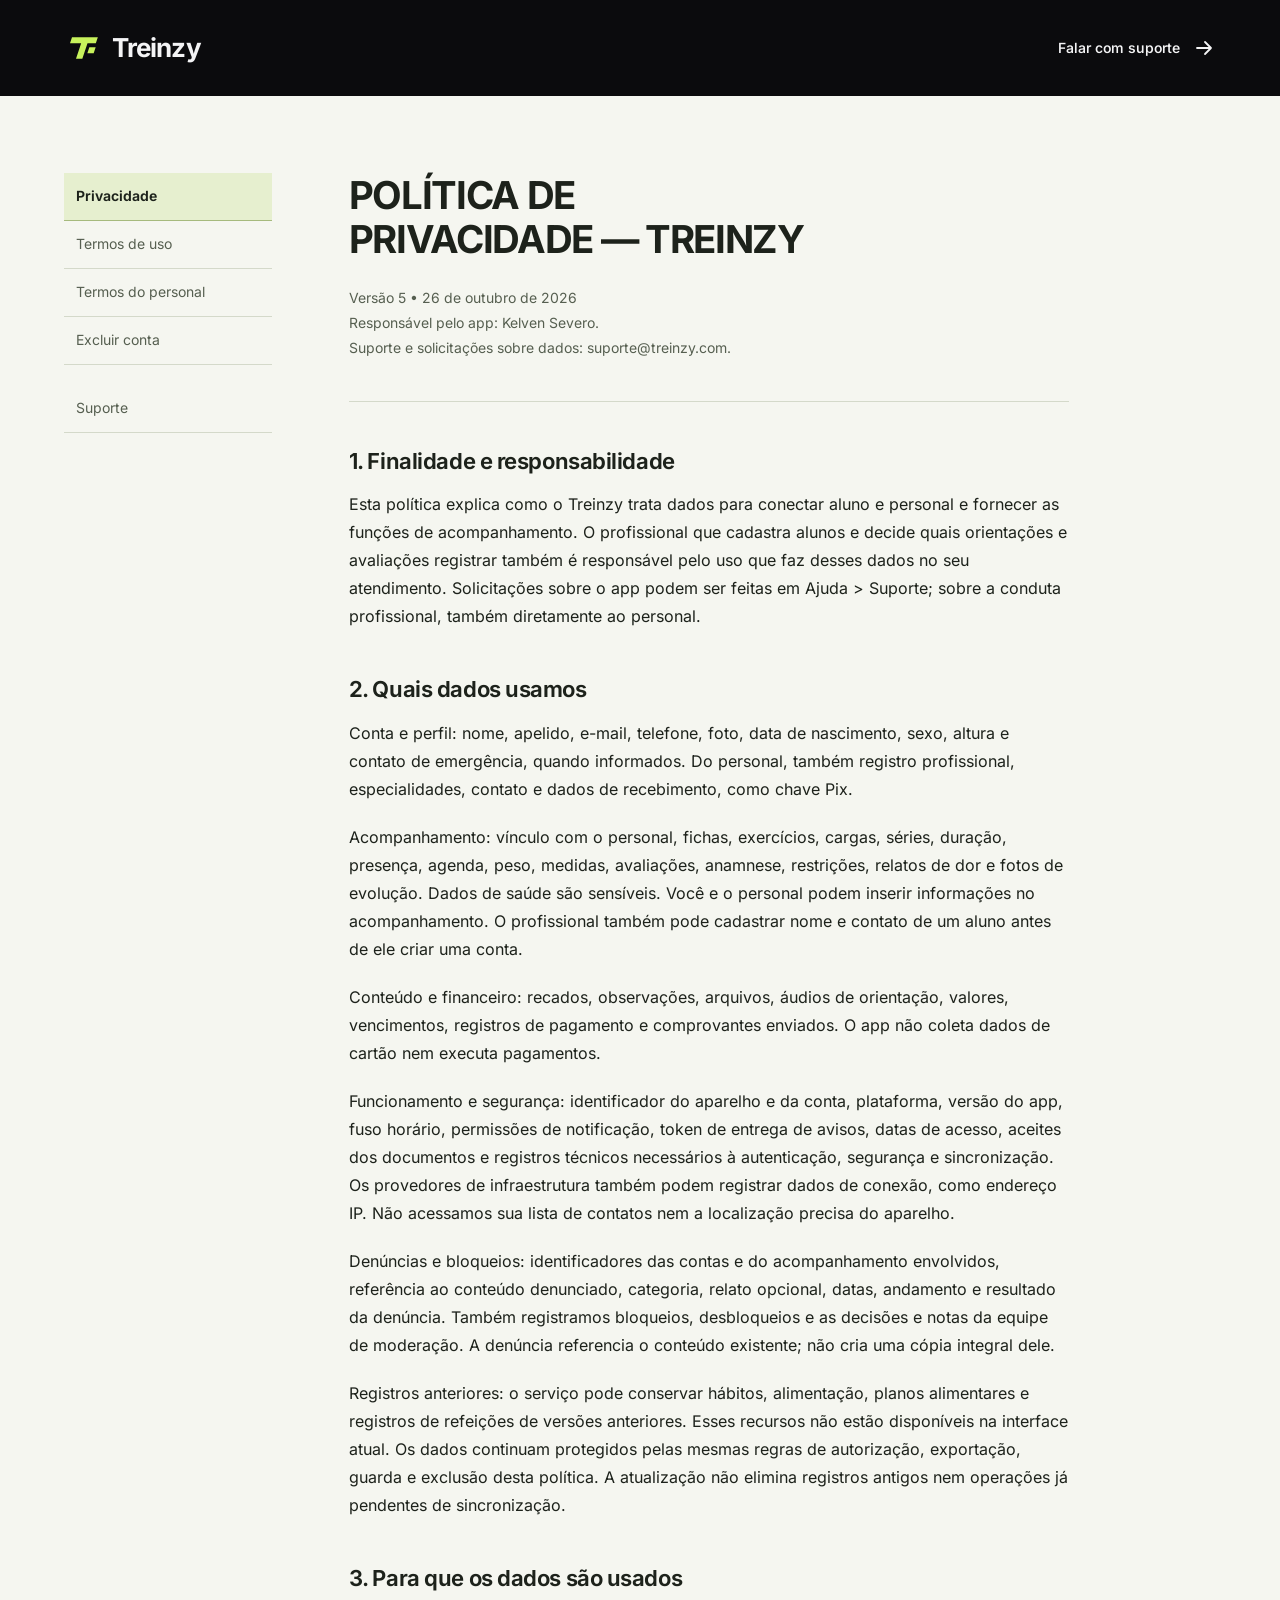
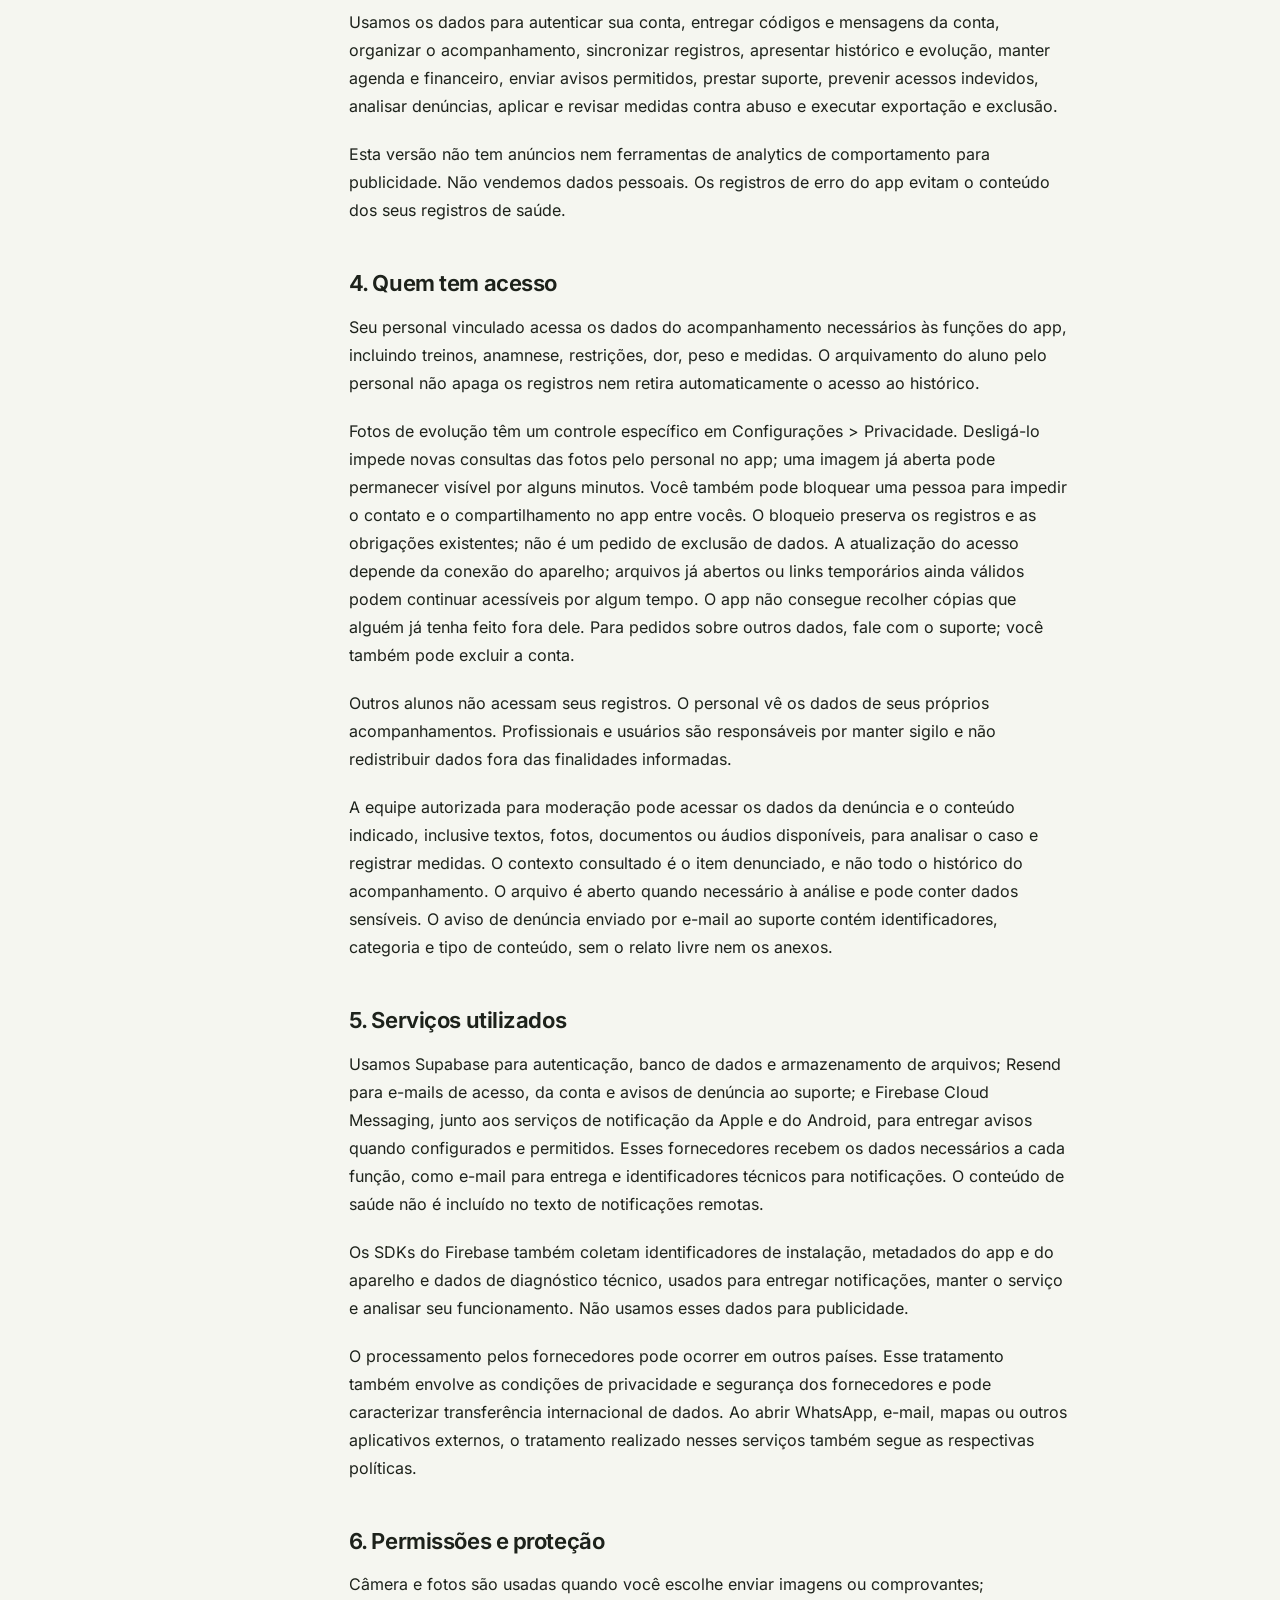
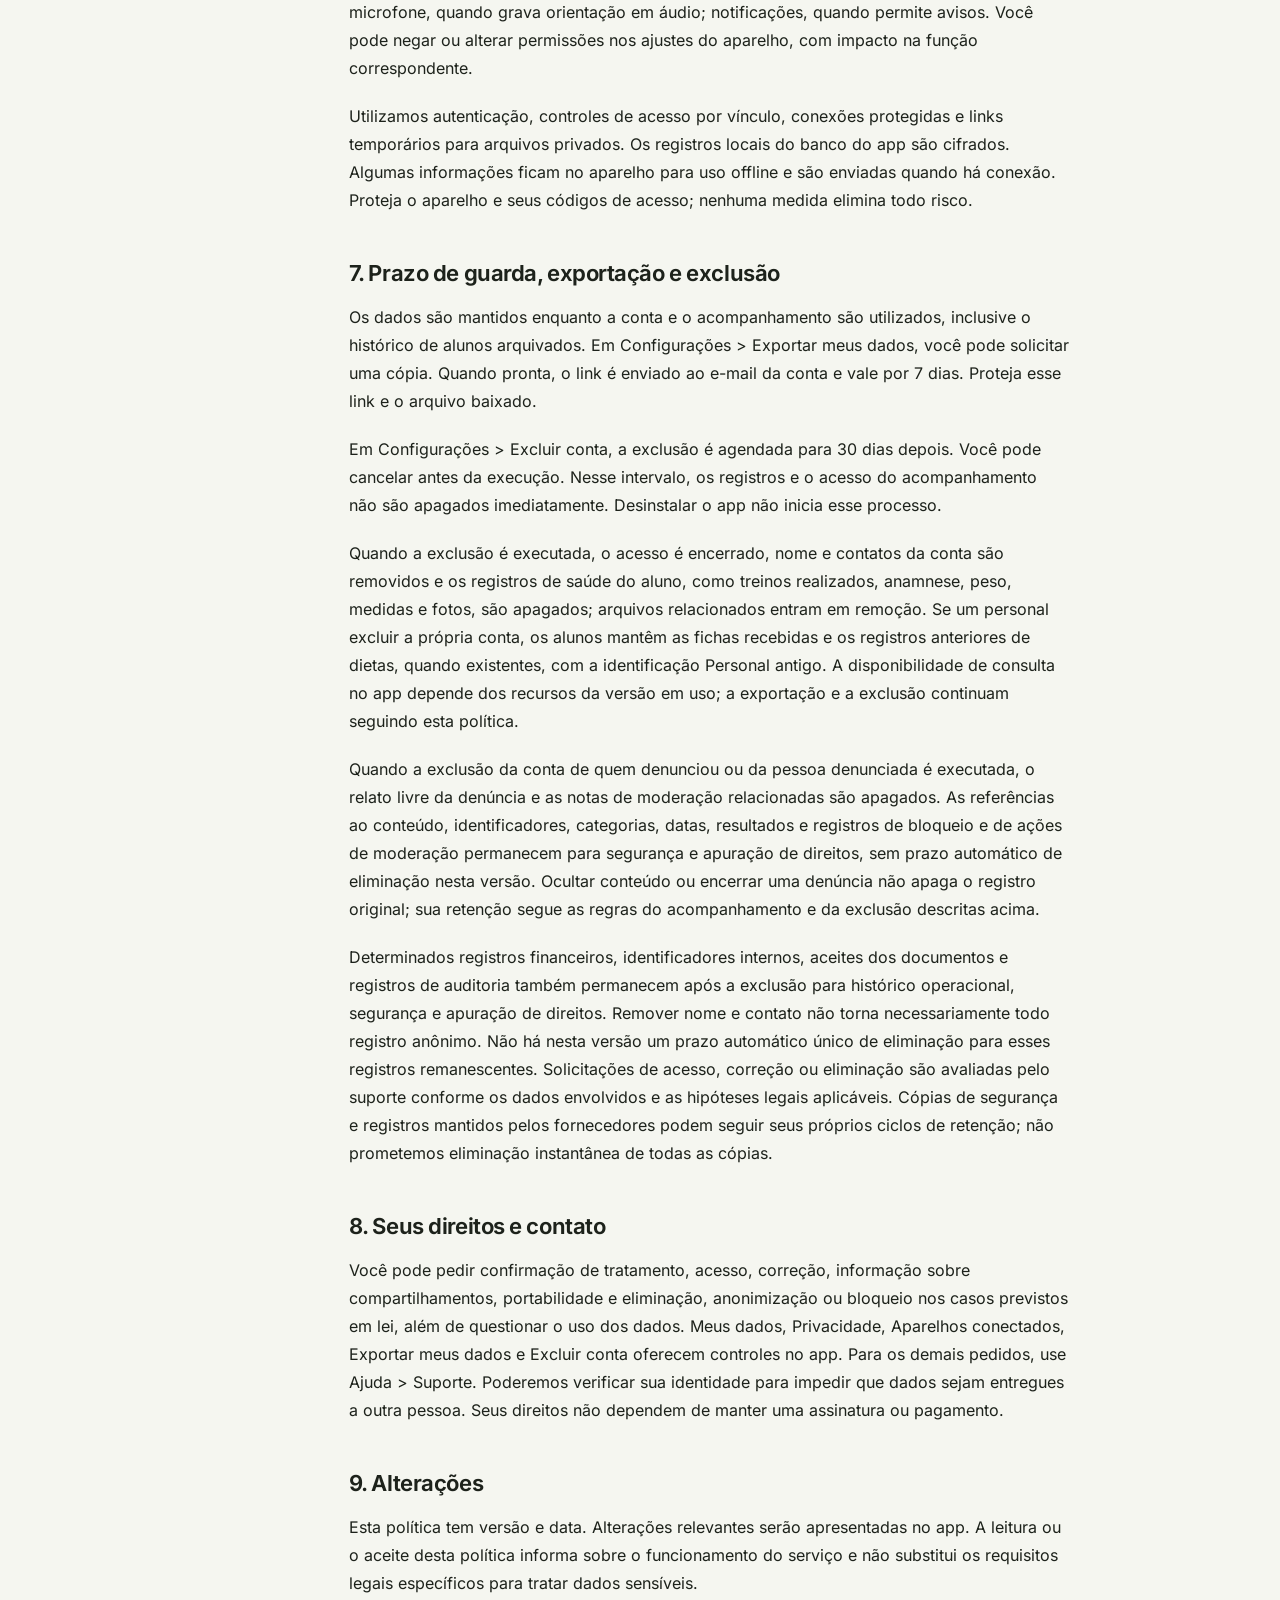
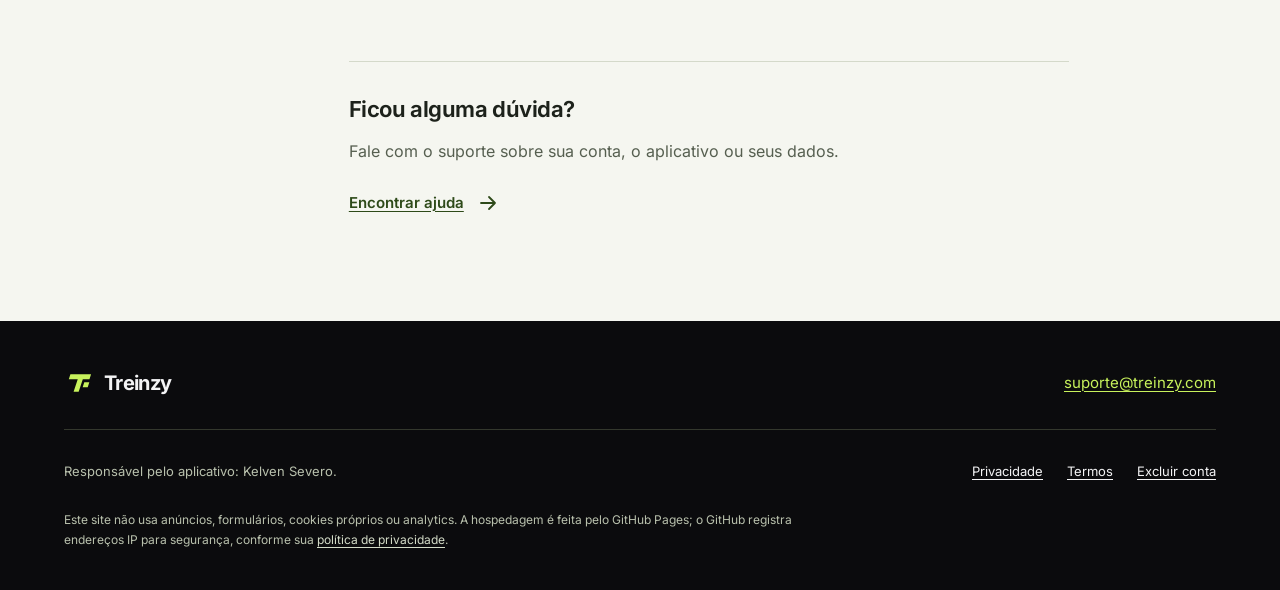
==== commit fd860afc: "docs: alinhar termos v5 ao escopo de treino" ====
--- a/privacidade/index.html
+++ b/privacidade/index.html
@@ -18,31 +18,38 @@
 <a class="skip-link" href="#conteudo">Ir para o conteúdo</a>
 <header class="site-header"><div class="header-inner"><a class="brand" href="/" aria-label="Treinzy, início"><img src="/icon.svg" width="40" height="40" alt=""><span>Treinzy</span></a><a class="header-support" href="/suporte/">Falar com suporte<svg class="arrow" viewBox="0 0 24 24" width="24" height="24" aria-hidden="true"><path d="M5 12h14m-6-6 6 6-6 6" fill="none" stroke="currentColor" stroke-width="1.8" stroke-linecap="round" stroke-linejoin="round"/></svg></a></div></header>
 <main id="conteudo" class="page-layout"><aside class="page-nav"><nav aria-label="Documentos e ajuda"><a href="/privacidade/" aria-current="page">Privacidade</a><a href="/termos/">Termos de uso</a><a href="/termos-personal/">Termos do personal</a><a href="/excluir-conta/">Excluir conta</a><a href="/suporte/">Suporte</a></nav></aside><div class="page-content"><article class="document" data-document="documentoPrivacidade"><h1>POLÍTICA DE PRIVACIDADE — TREINZY</h1>
-<p class="document-meta">Versão 4 • 24 de outubro de 2026
+
+<p class="document-meta">Versão 5 • 26 de outubro de 2026
 Responsável pelo app: Kelven Severo.
-Suporte e solicitações sobre dados: <a href="mailto:suporte@treinzy.com">suporte@treinzy.com</a>.</p>
+Suporte e solicitações sobre dados: suporte@treinzy.com.</p>
 
 <h2 id="secao-1">1. Finalidade e responsabilidade</h2>
+
 <p>Esta política explica como o Treinzy trata dados para conectar aluno e personal e fornecer as funções de acompanhamento. O profissional que cadastra alunos e decide quais orientações e avaliações registrar também é responsável pelo uso que faz desses dados no seu atendimento. Solicitações sobre o app podem ser feitas em Ajuda &gt; Suporte; sobre a conduta profissional, também diretamente ao personal.</p>
 
 <h2 id="secao-2">2. Quais dados usamos</h2>
+
 <p>Conta e perfil: nome, apelido, e-mail, telefone, foto, data de nascimento, sexo, altura e contato de emergência, quando informados. Do personal, também registro profissional, especialidades, contato e dados de recebimento, como chave Pix.</p>
 
-<p>Acompanhamento: vínculo com o personal, fichas, exercícios, cargas, séries, duração, presença, agenda, hábitos, alimentação, peso, medidas, avaliações, anamnese, restrições, relatos de dor e fotos de evolução. Dados de saúde são sensíveis. Você e o personal podem inserir informações no acompanhamento. O profissional também pode cadastrar nome e contato de um aluno antes de ele criar uma conta.</p>
+<p>Acompanhamento: vínculo com o personal, fichas, exercícios, cargas, séries, duração, presença, agenda, peso, medidas, avaliações, anamnese, restrições, relatos de dor e fotos de evolução. Dados de saúde são sensíveis. Você e o personal podem inserir informações no acompanhamento. O profissional também pode cadastrar nome e contato de um aluno antes de ele criar uma conta.</p>
 
-<p>Conteúdo e financeiro: recados, observações, arquivos, áudios de orientação, planos alimentares, valores, vencimentos, registros de pagamento e comprovantes enviados. O app não coleta dados de cartão nem executa pagamentos.</p>
+<p>Conteúdo e financeiro: recados, observações, arquivos, áudios de orientação, valores, vencimentos, registros de pagamento e comprovantes enviados. O app não coleta dados de cartão nem executa pagamentos.</p>
 
 <p>Funcionamento e segurança: identificador do aparelho e da conta, plataforma, versão do app, fuso horário, permissões de notificação, token de entrega de avisos, datas de acesso, aceites dos documentos e registros técnicos necessários à autenticação, segurança e sincronização. Os provedores de infraestrutura também podem registrar dados de conexão, como endereço IP. Não acessamos sua lista de contatos nem a localização precisa do aparelho.</p>
 
 <p>Denúncias e bloqueios: identificadores das contas e do acompanhamento envolvidos, referência ao conteúdo denunciado, categoria, relato opcional, datas, andamento e resultado da denúncia. Também registramos bloqueios, desbloqueios e as decisões e notas da equipe de moderação. A denúncia referencia o conteúdo existente; não cria uma cópia integral dele.</p>
 
+<p>Registros anteriores: o serviço pode conservar hábitos, alimentação, planos alimentares e registros de refeições de versões anteriores. Esses recursos não estão disponíveis na interface atual. Os dados continuam protegidos pelas mesmas regras de autorização, exportação, guarda e exclusão desta política. A atualização não elimina registros antigos nem operações já pendentes de sincronização.</p>
+
 <h2 id="secao-3">3. Para que os dados são usados</h2>
+
 <p>Usamos os dados para autenticar sua conta, entregar códigos e mensagens da conta, organizar o acompanhamento, sincronizar registros, apresentar histórico e evolução, manter agenda e financeiro, enviar avisos permitidos, prestar suporte, prevenir acessos indevidos, analisar denúncias, aplicar e revisar medidas contra abuso e executar exportação e exclusão.</p>
 
 <p>Esta versão não tem anúncios nem ferramentas de analytics de comportamento para publicidade. Não vendemos dados pessoais. Os registros de erro do app evitam o conteúdo dos seus registros de saúde.</p>
 
 <h2 id="secao-4">4. Quem tem acesso</h2>
-<p>Seu personal vinculado acessa os dados do acompanhamento necessários às funções do app, incluindo treinos, alimentação, anamnese, restrições, dor, peso e medidas. O arquivamento do aluno pelo personal não apaga os registros nem retira automaticamente o acesso ao histórico.</p>
+
+<p>Seu personal vinculado acessa os dados do acompanhamento necessários às funções do app, incluindo treinos, anamnese, restrições, dor, peso e medidas. O arquivamento do aluno pelo personal não apaga os registros nem retira automaticamente o acesso ao histórico.</p>
 
 <p>Fotos de evolução têm um controle específico em Configurações &gt; Privacidade. Desligá-lo impede novas consultas das fotos pelo personal no app; uma imagem já aberta pode permanecer visível por alguns minutos. Você também pode bloquear uma pessoa para impedir o contato e o compartilhamento no app entre vocês. O bloqueio preserva os registros e as obrigações existentes; não é um pedido de exclusão de dados. A atualização do acesso depende da conexão do aparelho; arquivos já abertos ou links temporários ainda válidos podem continuar acessíveis por algum tempo. O app não consegue recolher cópias que alguém já tenha feito fora dele. Para pedidos sobre outros dados, fale com o suporte; você também pode excluir a conta.</p>
 
@@ -51,6 +58,7 @@
 <p>A equipe autorizada para moderação pode acessar os dados da denúncia e o conteúdo indicado, inclusive textos, fotos, documentos ou áudios disponíveis, para analisar o caso e registrar medidas. O contexto consultado é o item denunciado, e não todo o histórico do acompanhamento. O arquivo é aberto quando necessário à análise e pode conter dados sensíveis. O aviso de denúncia enviado por e-mail ao suporte contém identificadores, categoria e tipo de conteúdo, sem o relato livre nem os anexos.</p>
 
 <h2 id="secao-5">5. Serviços utilizados</h2>
+
 <p>Usamos Supabase para autenticação, banco de dados e armazenamento de arquivos; Resend para e-mails de acesso, da conta e avisos de denúncia ao suporte; e Firebase Cloud Messaging, junto aos serviços de notificação da Apple e do Android, para entregar avisos quando configurados e permitidos. Esses fornecedores recebem os dados necessários a cada função, como e-mail para entrega e identificadores técnicos para notificações. O conteúdo de saúde não é incluído no texto de notificações remotas.</p>
 
 <p>Os SDKs do Firebase também coletam identificadores de instalação, metadados do app e do aparelho e dados de diagnóstico técnico, usados para entregar notificações, manter o serviço e analisar seu funcionamento. Não usamos esses dados para publicidade.</p>
@@ -58,25 +66,29 @@
 <p>O processamento pelos fornecedores pode ocorrer em outros países. Esse tratamento também envolve as condições de privacidade e segurança dos fornecedores e pode caracterizar transferência internacional de dados. Ao abrir WhatsApp, e-mail, mapas ou outros aplicativos externos, o tratamento realizado nesses serviços também segue as respectivas políticas.</p>
 
 <h2 id="secao-6">6. Permissões e proteção</h2>
+
 <p>Câmera e fotos são usadas quando você escolhe enviar imagens ou comprovantes; microfone, quando grava orientação em áudio; notificações, quando permite avisos. Você pode negar ou alterar permissões nos ajustes do aparelho, com impacto na função correspondente.</p>
 
 <p>Utilizamos autenticação, controles de acesso por vínculo, conexões protegidas e links temporários para arquivos privados. Os registros locais do banco do app são cifrados. Algumas informações ficam no aparelho para uso offline e são enviadas quando há conexão. Proteja o aparelho e seus códigos de acesso; nenhuma medida elimina todo risco.</p>
 
 <h2 id="secao-7">7. Prazo de guarda, exportação e exclusão</h2>
+
 <p>Os dados são mantidos enquanto a conta e o acompanhamento são utilizados, inclusive o histórico de alunos arquivados. Em Configurações &gt; Exportar meus dados, você pode solicitar uma cópia. Quando pronta, o link é enviado ao e-mail da conta e vale por 7 dias. Proteja esse link e o arquivo baixado.</p>
 
 <p>Em Configurações &gt; Excluir conta, a exclusão é agendada para 30 dias depois. Você pode cancelar antes da execução. Nesse intervalo, os registros e o acesso do acompanhamento não são apagados imediatamente. Desinstalar o app não inicia esse processo.</p>
 
-<p>Quando a exclusão é executada, o acesso é encerrado, nome e contatos da conta são removidos e os registros de saúde do aluno, como treinos realizados, anamnese, peso, medidas e fotos, são apagados; arquivos relacionados entram em remoção. Se um personal excluir a própria conta, os alunos mantêm as fichas e dietas recebidas com a identificação Personal antigo.</p>
+<p>Quando a exclusão é executada, o acesso é encerrado, nome e contatos da conta são removidos e os registros de saúde do aluno, como treinos realizados, anamnese, peso, medidas e fotos, são apagados; arquivos relacionados entram em remoção. Se um personal excluir a própria conta, os alunos mantêm as fichas recebidas e os registros anteriores de dietas, quando existentes, com a identificação Personal antigo. A disponibilidade de consulta no app depende dos recursos da versão em uso; a exportação e a exclusão continuam seguindo esta política.</p>
 
 <p>Quando a exclusão da conta de quem denunciou ou da pessoa denunciada é executada, o relato livre da denúncia e as notas de moderação relacionadas são apagados. As referências ao conteúdo, identificadores, categorias, datas, resultados e registros de bloqueio e de ações de moderação permanecem para segurança e apuração de direitos, sem prazo automático de eliminação nesta versão. Ocultar conteúdo ou encerrar uma denúncia não apaga o registro original; sua retenção segue as regras do acompanhamento e da exclusão descritas acima.</p>
 
 <p>Determinados registros financeiros, identificadores internos, aceites dos documentos e registros de auditoria também permanecem após a exclusão para histórico operacional, segurança e apuração de direitos. Remover nome e contato não torna necessariamente todo registro anônimo. Não há nesta versão um prazo automático único de eliminação para esses registros remanescentes. Solicitações de acesso, correção ou eliminação são avaliadas pelo suporte conforme os dados envolvidos e as hipóteses legais aplicáveis. Cópias de segurança e registros mantidos pelos fornecedores podem seguir seus próprios ciclos de retenção; não prometemos eliminação instantânea de todas as cópias.</p>
 
 <h2 id="secao-8">8. Seus direitos e contato</h2>
+
 <p>Você pode pedir confirmação de tratamento, acesso, correção, informação sobre compartilhamentos, portabilidade e eliminação, anonimização ou bloqueio nos casos previstos em lei, além de questionar o uso dos dados. Meus dados, Privacidade, Aparelhos conectados, Exportar meus dados e Excluir conta oferecem controles no app. Para os demais pedidos, use Ajuda &gt; Suporte. Poderemos verificar sua identidade para impedir que dados sejam entregues a outra pessoa. Seus direitos não dependem de manter uma assinatura ou pagamento.</p>
 
 <h2 id="secao-9">9. Alterações</h2>
+
 <p>Esta política tem versão e data. Alterações relevantes serão apresentadas no app. A leitura ou o aceite desta política informa sobre o funcionamento do serviço e não substitui os requisitos legais específicos para tratar dados sensíveis.</p></article><section class="reading-help" aria-labelledby="precisa-ajuda"><h2 id="precisa-ajuda">Ficou alguma dúvida?</h2><p>Fale com o suporte sobre sua conta, o aplicativo ou seus dados.</p><a class="text-link" href="/suporte/">Encontrar ajuda<svg class="arrow" viewBox="0 0 24 24" width="24" height="24" aria-hidden="true"><path d="M5 12h14m-6-6 6 6-6 6" fill="none" stroke="currentColor" stroke-width="1.8" stroke-linecap="round" stroke-linejoin="round"/></svg></a></section></div></main>
 <footer class="site-footer"><div class="footer-inner"><div class="footer-top"><a class="brand" href="/" aria-label="Treinzy, início"><img src="/icon.svg" width="32" height="32" alt=""><span>Treinzy</span></a><a class="footer-email" href="mailto:suporte@treinzy.com">suporte@treinzy.com</a></div><div class="footer-bottom"><p>Responsável pelo aplicativo: Kelven Severo.</p><nav aria-label="Links do rodapé"><a href="/privacidade/">Privacidade</a><a href="/termos/">Termos</a><a href="/excluir-conta/">Excluir conta</a></nav></div><p class="hosting">Este site não usa anúncios, formulários, cookies próprios ou analytics. A hospedagem é feita pelo GitHub Pages; o GitHub registra endereços IP para segurança, conforme sua <a href="https://docs.github.com/en/site-policy/privacy-policies/github-general-privacy-statement">política de privacidade</a>.</p></div></footer>
 </body>
